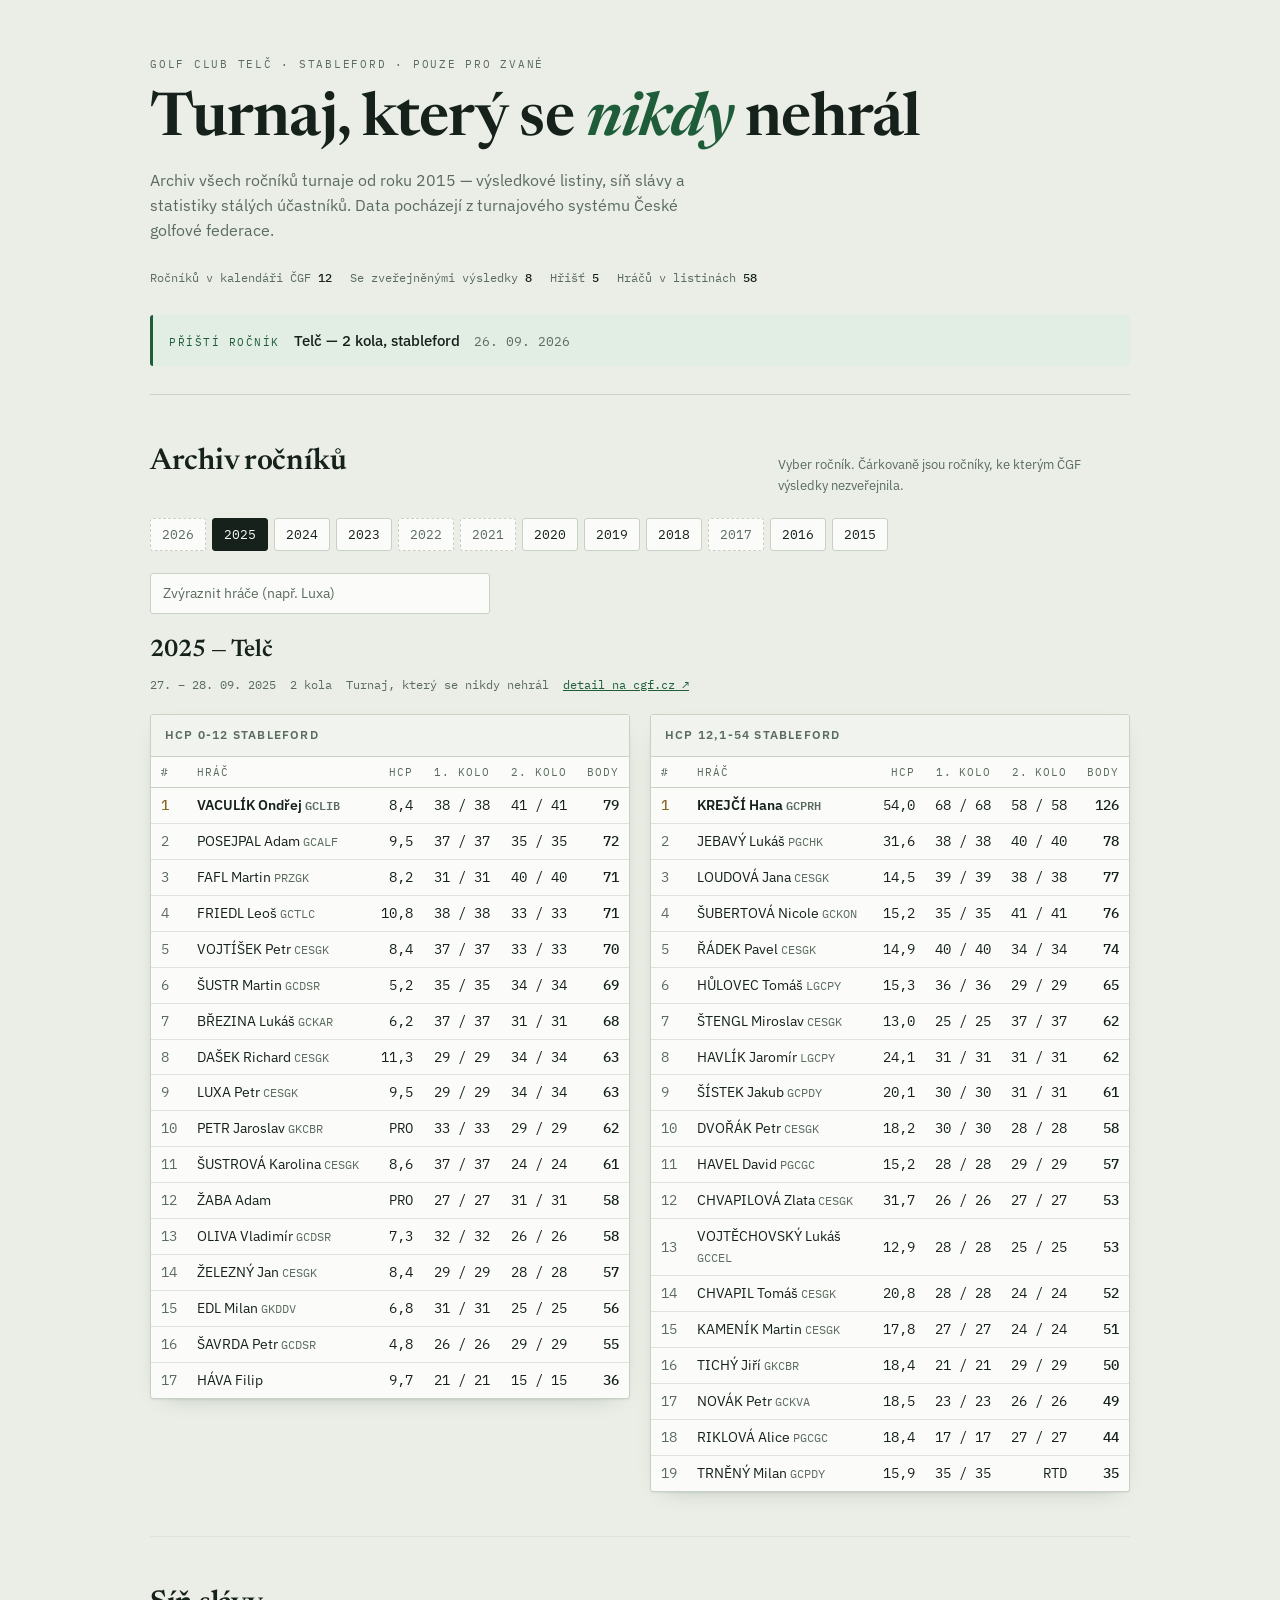
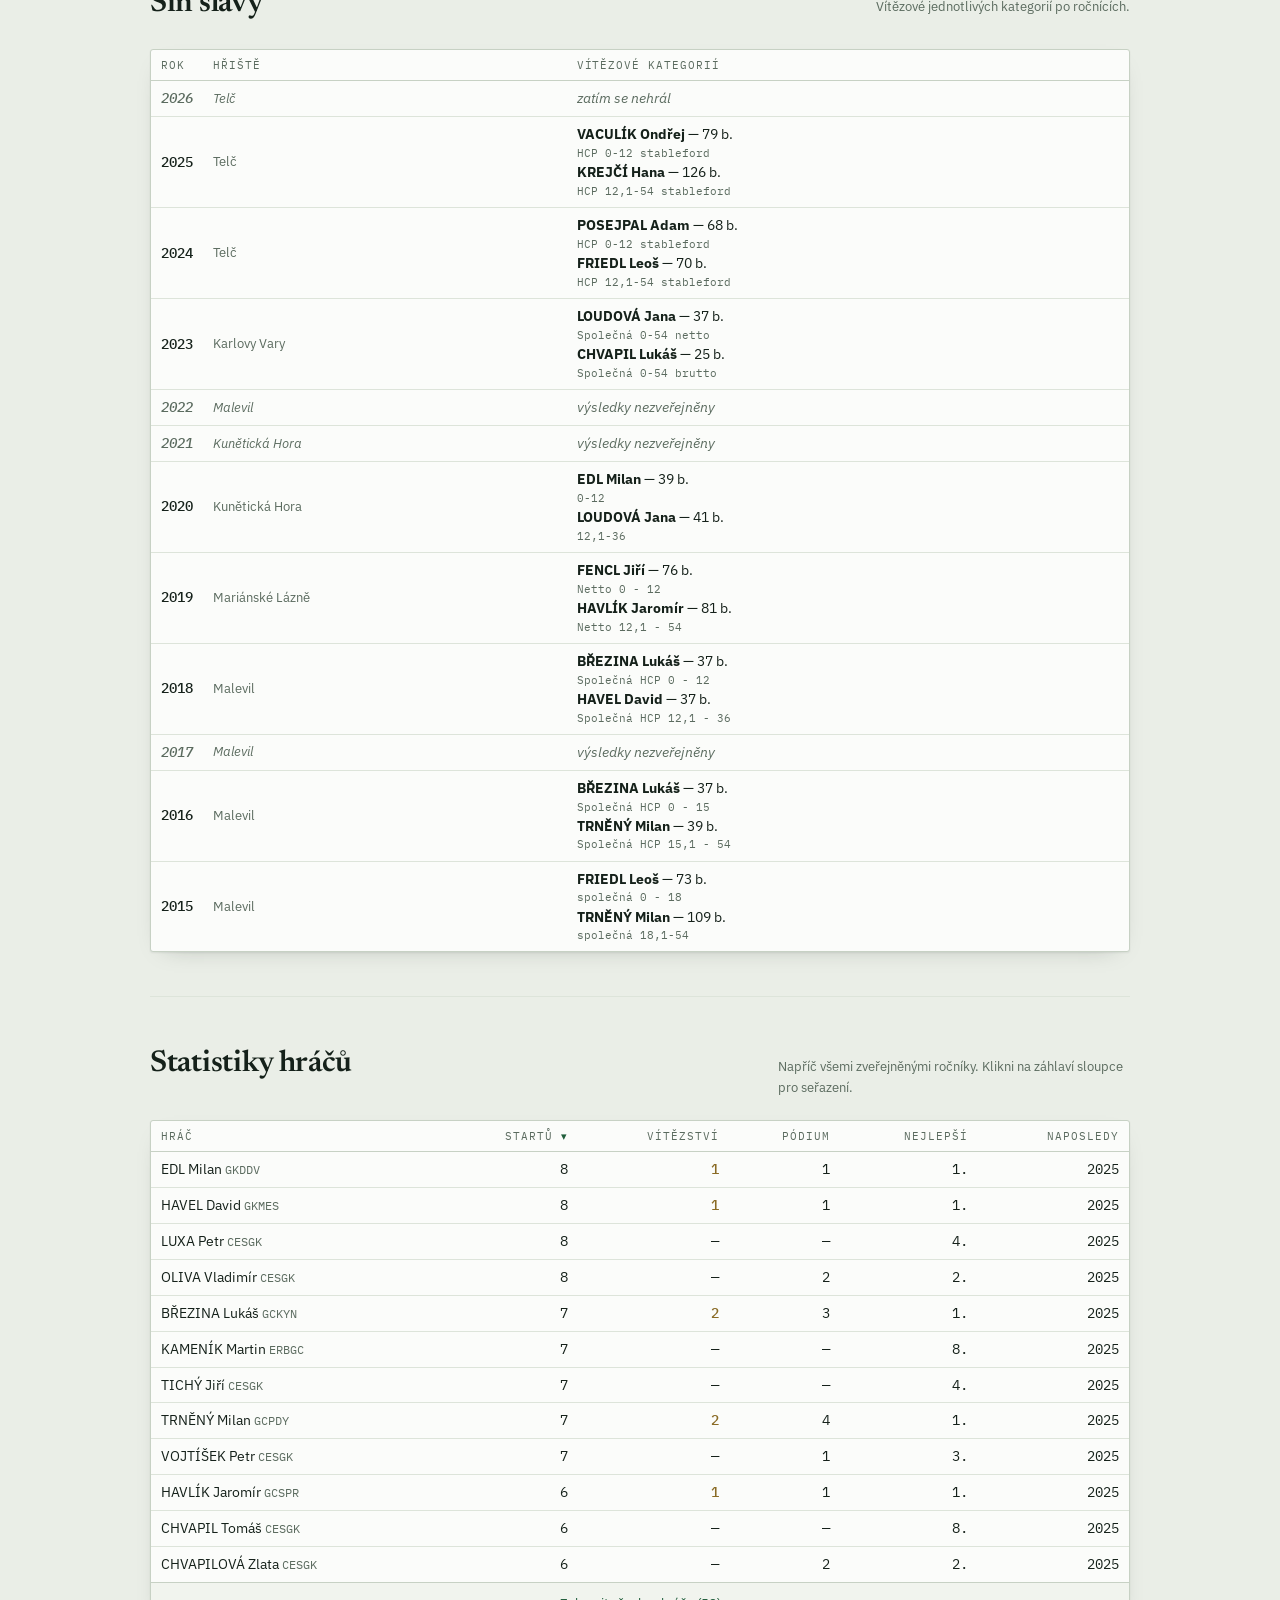
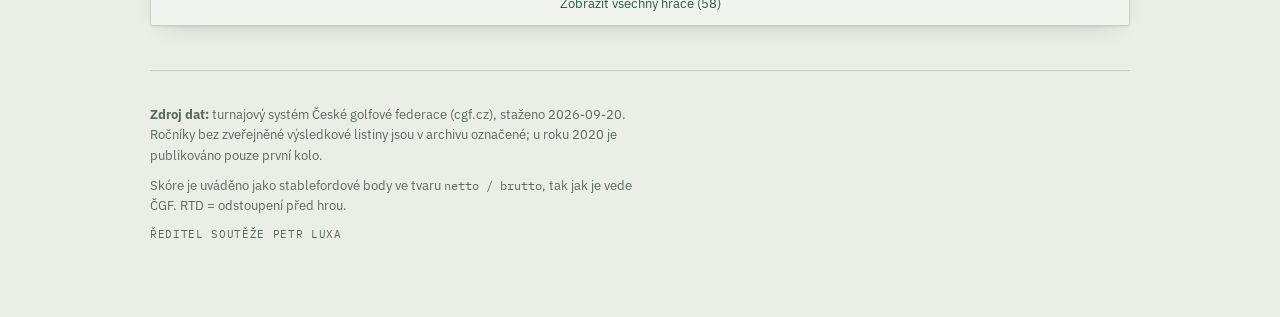
==== web/index.html @ 035f17c6 "Archiv turnaje: výsledky dvanácti ročníků, síň slávy a statistiky Samostatná podstránka bez build kr" ====
<!DOCTYPE html>
<html lang="cs">
<head>
<meta charset="utf-8">
<meta name="viewport" content="width=device-width, initial-scale=1">
<title>Turnaj, který se nikdy nehrál — výsledky všech ročníků</title>
<meta name="description" content="Archiv golfového turnaje „Turnaj, který se nikdy nehrál“ — výsledkové listiny od roku 2015, síň slávy a statistiky hráčů.">
<link rel="preconnect" href="https://fonts.googleapis.com">
<link rel="preconnect" href="https://fonts.gstatic.com" crossorigin>
<link rel="stylesheet" href="https://fonts.googleapis.com/css2?family=Newsreader:ital,opsz,wght@0,6..72,400;0,6..72,600;1,6..72,400;1,6..72,600&family=IBM+Plex+Sans:wght@400;500;600&family=IBM+Plex+Mono:wght@400;500&display=swap">
<link rel="stylesheet" href="turnaj.css">
<style>
  /* Stránka se skládá jen z jedné komponenty — ať vyplní celé okno. */
  html, body { margin: 0; padding: 0; }
  body { background: #EAEEE7; }
  @media (prefers-color-scheme: dark) { body { background: #0E1310; } }
  #turnaj-app { min-height: 100vh; }
</style>
</head>
<body>

<div id="turnaj-app" class="tkn" data-src="turnaj.json"></div>

<script src="turnaj.js"></script>
</body>
</html>
---- web/turnaj.css ----
/* =====================================================================
   Turnaj, který se nikdy nehrál — styly
   Vše je scopované pod .tkn, aby se to nepralo se styly zbytku webu.
   Barvy jsou CSS proměnné na .tkn — klidně je přepiš na barvy MatchPulse.
   ===================================================================== */

.tkn{
  --tkn-bg:#EAEEE7;
  --tkn-paper:#FBFCFA;
  --tkn-paper-2:#F1F4EE;
  --tkn-ink:#15211A;
  --tkn-muted:#5B6B5F;
  --tkn-line:#C7D1C4;
  --tkn-line-soft:#DDE4DA;
  --tkn-green:#1F5D3A;
  --tkn-green-soft:#E2EDE4;
  --tkn-red:#A8402B;
  --tkn-gold:#8A6B25;
  --tkn-shadow:0 1px 2px rgba(20,35,25,.07), 0 8px 24px -16px rgba(20,35,25,.35);
  --tkn-radius:3px;

  background:var(--tkn-bg);
  color:var(--tkn-ink);
  font-family:"IBM Plex Sans","Segoe UI",system-ui,sans-serif;
  font-size:15px;
  line-height:1.55;
  -webkit-font-smoothing:antialiased;
}

@media (prefers-color-scheme: dark){
  .tkn:not([data-theme="light"]){
    --tkn-bg:#0E1310;
    --tkn-paper:#161D18;
    --tkn-paper-2:#1B241D;
    --tkn-ink:#E6EDE5;
    --tkn-muted:#93A396;
    --tkn-line:#2D392F;
    --tkn-line-soft:#232E26;
    --tkn-green:#7CC494;
    --tkn-green-soft:#1B2C21;
    --tkn-red:#E08B72;
    --tkn-gold:#D4B25E;
    --tkn-shadow:0 1px 2px rgba(0,0,0,.4), 0 8px 24px -16px rgba(0,0,0,.8);
  }
}
.tkn[data-theme="dark"], [data-theme="dark"] .tkn{
  --tkn-bg:#0E1310;
  --tkn-paper:#161D18;
  --tkn-paper-2:#1B241D;
  --tkn-ink:#E6EDE5;
  --tkn-muted:#93A396;
  --tkn-line:#2D392F;
  --tkn-line-soft:#232E26;
  --tkn-green:#7CC494;
  --tkn-green-soft:#1B2C21;
  --tkn-red:#E08B72;
  --tkn-gold:#D4B25E;
  --tkn-shadow:0 1px 2px rgba(0,0,0,.4), 0 8px 24px -16px rgba(0,0,0,.8);
}

.tkn *{box-sizing:border-box}
.tkn .tkn-wrap{max-width:1020px;margin:0 auto;padding-inline:20px;padding-block:0 64px}
.tkn h1,.tkn h2,.tkn h3{font-family:Newsreader,Georgia,"Times New Roman",serif;font-weight:600;text-wrap:balance;margin:0}
.tkn a{color:var(--tkn-green)}

/* ---------- hlavička ---------- */
.tkn .tkn-masthead{padding-block:56px 28px;border-bottom:1px solid var(--tkn-line)}
.tkn .tkn-eyebrow{font-family:"IBM Plex Mono",ui-monospace,monospace;font-size:11px;letter-spacing:.16em;text-transform:uppercase;color:var(--tkn-muted);margin-bottom:18px}
.tkn h1{font-size:clamp(34px,7vw,60px);line-height:1.02;letter-spacing:-.015em}
.tkn h1 em{font-style:italic;color:var(--tkn-green)}
.tkn .tkn-lede{max-width:56ch;margin:16px 0 0;color:var(--tkn-muted);font-size:16px}
.tkn .tkn-facts{margin-top:26px;display:flex;flex-wrap:wrap;gap:6px 18px;font-family:"IBM Plex Mono",ui-monospace,monospace;font-size:12px;color:var(--tkn-muted)}
.tkn .tkn-facts b{color:var(--tkn-ink);font-weight:500}

.tkn .tkn-next{margin-top:28px;display:flex;flex-wrap:wrap;align-items:baseline;gap:6px 14px;padding:14px 16px;background:var(--tkn-green-soft);border-left:3px solid var(--tkn-green);border-radius:var(--tkn-radius)}
.tkn .tkn-next .tkn-tag{font-family:"IBM Plex Mono",monospace;font-size:11px;letter-spacing:.14em;text-transform:uppercase;color:var(--tkn-green)}
.tkn .tkn-next .tkn-what{font-weight:500}
.tkn .tkn-next .tkn-when{font-family:"IBM Plex Mono",monospace;font-size:13px;color:var(--tkn-muted)}

/* ---------- sekce ---------- */
.tkn .tkn-section{padding-block:44px;border-bottom:1px solid var(--tkn-line-soft)}
.tkn .tkn-section:last-of-type{border-bottom:0}
.tkn .tkn-sec-head{display:flex;align-items:baseline;justify-content:space-between;gap:16px;flex-wrap:wrap;margin-bottom:22px}
.tkn h2{font-size:clamp(22px,3.4vw,30px);letter-spacing:-.01em}
.tkn .tkn-sec-note{color:var(--tkn-muted);font-size:13px;max-width:44ch;margin:0}

/* ---------- ovládání ---------- */
.tkn .tkn-years{display:flex;flex-wrap:wrap;gap:6px;margin-bottom:22px}
.tkn .tkn-year{font-family:"IBM Plex Mono",monospace;font-size:13px;padding:7px 11px;border:1px solid var(--tkn-line);background:var(--tkn-paper);color:var(--tkn-ink);border-radius:var(--tkn-radius);cursor:pointer}
.tkn .tkn-year:hover{border-color:var(--tkn-green);color:var(--tkn-green)}
.tkn .tkn-year[aria-pressed="true"]{background:var(--tkn-ink);color:var(--tkn-paper);border-color:var(--tkn-ink)}
.tkn .tkn-year.is-empty{color:var(--tkn-muted);border-style:dashed}
.tkn .tkn-year.is-empty[aria-pressed="true"]{background:var(--tkn-muted);color:var(--tkn-paper);border-color:var(--tkn-muted)}
.tkn .tkn-year:focus-visible,.tkn .tkn-search input:focus-visible,.tkn th[data-sort]:focus-visible{outline:2px solid var(--tkn-green);outline-offset:2px}

.tkn .tkn-search{margin-bottom:18px}
.tkn .tkn-search input{width:100%;max-width:340px;padding:9px 12px;font:inherit;font-size:14px;background:var(--tkn-paper);color:var(--tkn-ink);border:1px solid var(--tkn-line);border-radius:var(--tkn-radius)}
.tkn .tkn-search input::placeholder{color:var(--tkn-muted)}

/* ---------- ročník ---------- */
.tkn .tkn-edition{margin-bottom:20px}
.tkn .tkn-edition-title{font-family:Newsreader,serif;font-size:24px;font-weight:600}
.tkn .tkn-edition-meta{font-family:"IBM Plex Mono",monospace;font-size:12px;color:var(--tkn-muted);display:flex;flex-wrap:wrap;gap:4px 14px;margin-top:6px}

/* ---------- výsledkové karty ---------- */
.tkn .tkn-cards{display:grid;grid-template-columns:repeat(auto-fit,minmax(330px,1fr));gap:20px;align-items:start}
.tkn .tkn-card{background:var(--tkn-paper);border:1px solid var(--tkn-line);border-radius:var(--tkn-radius);box-shadow:var(--tkn-shadow);overflow:hidden}
.tkn .tkn-card h3{font-family:"IBM Plex Sans",sans-serif;font-size:12px;font-weight:600;letter-spacing:.1em;text-transform:uppercase;padding:11px 14px;border-bottom:1px solid var(--tkn-line);color:var(--tkn-muted);background:var(--tkn-paper-2)}
.tkn .tkn-scroll{overflow-x:auto}
.tkn table{width:100%;border-collapse:collapse;font-size:13.5px;margin:0}
.tkn th,.tkn td{padding:7px 10px;text-align:left;border-bottom:1px solid var(--tkn-line-soft);white-space:nowrap}
.tkn thead th{font-family:"IBM Plex Mono",monospace;font-size:10.5px;letter-spacing:.09em;text-transform:uppercase;color:var(--tkn-muted);font-weight:400;border-bottom:1px solid var(--tkn-line);background:transparent}
.tkn tbody tr:last-child td{border-bottom:0}
.tkn td.tkn-num,.tkn th.tkn-num{text-align:right;font-family:"IBM Plex Mono",monospace;font-variant-numeric:tabular-nums}
.tkn td.tkn-pos{font-family:"IBM Plex Mono",monospace;color:var(--tkn-muted);width:1%}
.tkn td.tkn-name{white-space:normal;min-width:11ch}
.tkn td.tkn-total{font-weight:500}
.tkn tr.is-first td.tkn-pos{color:var(--tkn-gold);font-weight:500}
.tkn tr.is-first td.tkn-name{font-weight:600}
.tkn tr.is-hit td.tkn-name{box-shadow:inset 3px 0 0 var(--tkn-red)}
.tkn .tkn-club{color:var(--tkn-muted);font-size:11.5px;font-family:"IBM Plex Mono",monospace}

/* ---------- razítko u neodehraných ročníků ---------- */
.tkn .tkn-stamp-box{background:var(--tkn-paper);border:1px dashed var(--tkn-line);border-radius:var(--tkn-radius);padding:34px 20px;display:flex;flex-direction:column;align-items:center;gap:14px;text-align:center}
.tkn .tkn-stamp{font-family:"IBM Plex Mono",monospace;font-size:clamp(14px,3.6vw,20px);letter-spacing:.2em;font-weight:500;color:var(--tkn-red);border:2px solid var(--tkn-red);border-radius:2px;padding:9px 16px;transform:rotate(-4deg);opacity:.82}
.tkn .tkn-stamp-box p{margin:0;color:var(--tkn-muted);font-size:13.5px;max-width:46ch}

/* ---------- síň slávy / statistiky ---------- */
.tkn .tkn-panel{background:var(--tkn-paper);border:1px solid var(--tkn-line);border-radius:var(--tkn-radius);box-shadow:var(--tkn-shadow);overflow:hidden}
.tkn td.tkn-year-cell{font-family:"IBM Plex Mono",monospace;font-weight:500;width:1%}
.tkn td.tkn-course{color:var(--tkn-muted);font-size:12.5px}
.tkn td.tkn-win{white-space:normal}
.tkn .tkn-cat{display:block;font-size:11px;color:var(--tkn-muted);font-family:"IBM Plex Mono",monospace}
.tkn tr.is-blank td{color:var(--tkn-muted);font-style:italic}
.tkn th[data-sort]{cursor:pointer;user-select:none}
.tkn th[data-sort]:hover{color:var(--tkn-ink)}
.tkn th[aria-sort] .tkn-arrow{color:var(--tkn-green)}
.tkn td.tkn-trophy{color:var(--tkn-gold);font-weight:500}
.tkn .tkn-more{display:block;width:100%;padding:11px;font:inherit;font-size:13px;color:var(--tkn-green);background:var(--tkn-paper-2);border:0;border-top:1px solid var(--tkn-line);cursor:pointer}
.tkn .tkn-more:hover{background:var(--tkn-green-soft)}

.tkn .tkn-footer{padding-block:34px 0;color:var(--tkn-muted);font-size:13px;border-top:1px solid var(--tkn-line)}
.tkn .tkn-footer p{margin:0 0 10px;max-width:62ch}
.tkn .tkn-colophon{font-family:"IBM Plex Mono",monospace;font-size:11px;letter-spacing:.06em;text-transform:uppercase}

@media (max-width:520px){
  .tkn .tkn-masthead{padding-block:36px 22px}
  .tkn .tkn-wrap{padding-inline:16px}
  .tkn th,.tkn td{padding:6px 8px}
}
@media (prefers-reduced-motion:reduce){
  .tkn *{animation:none!important;transition:none!important}
}
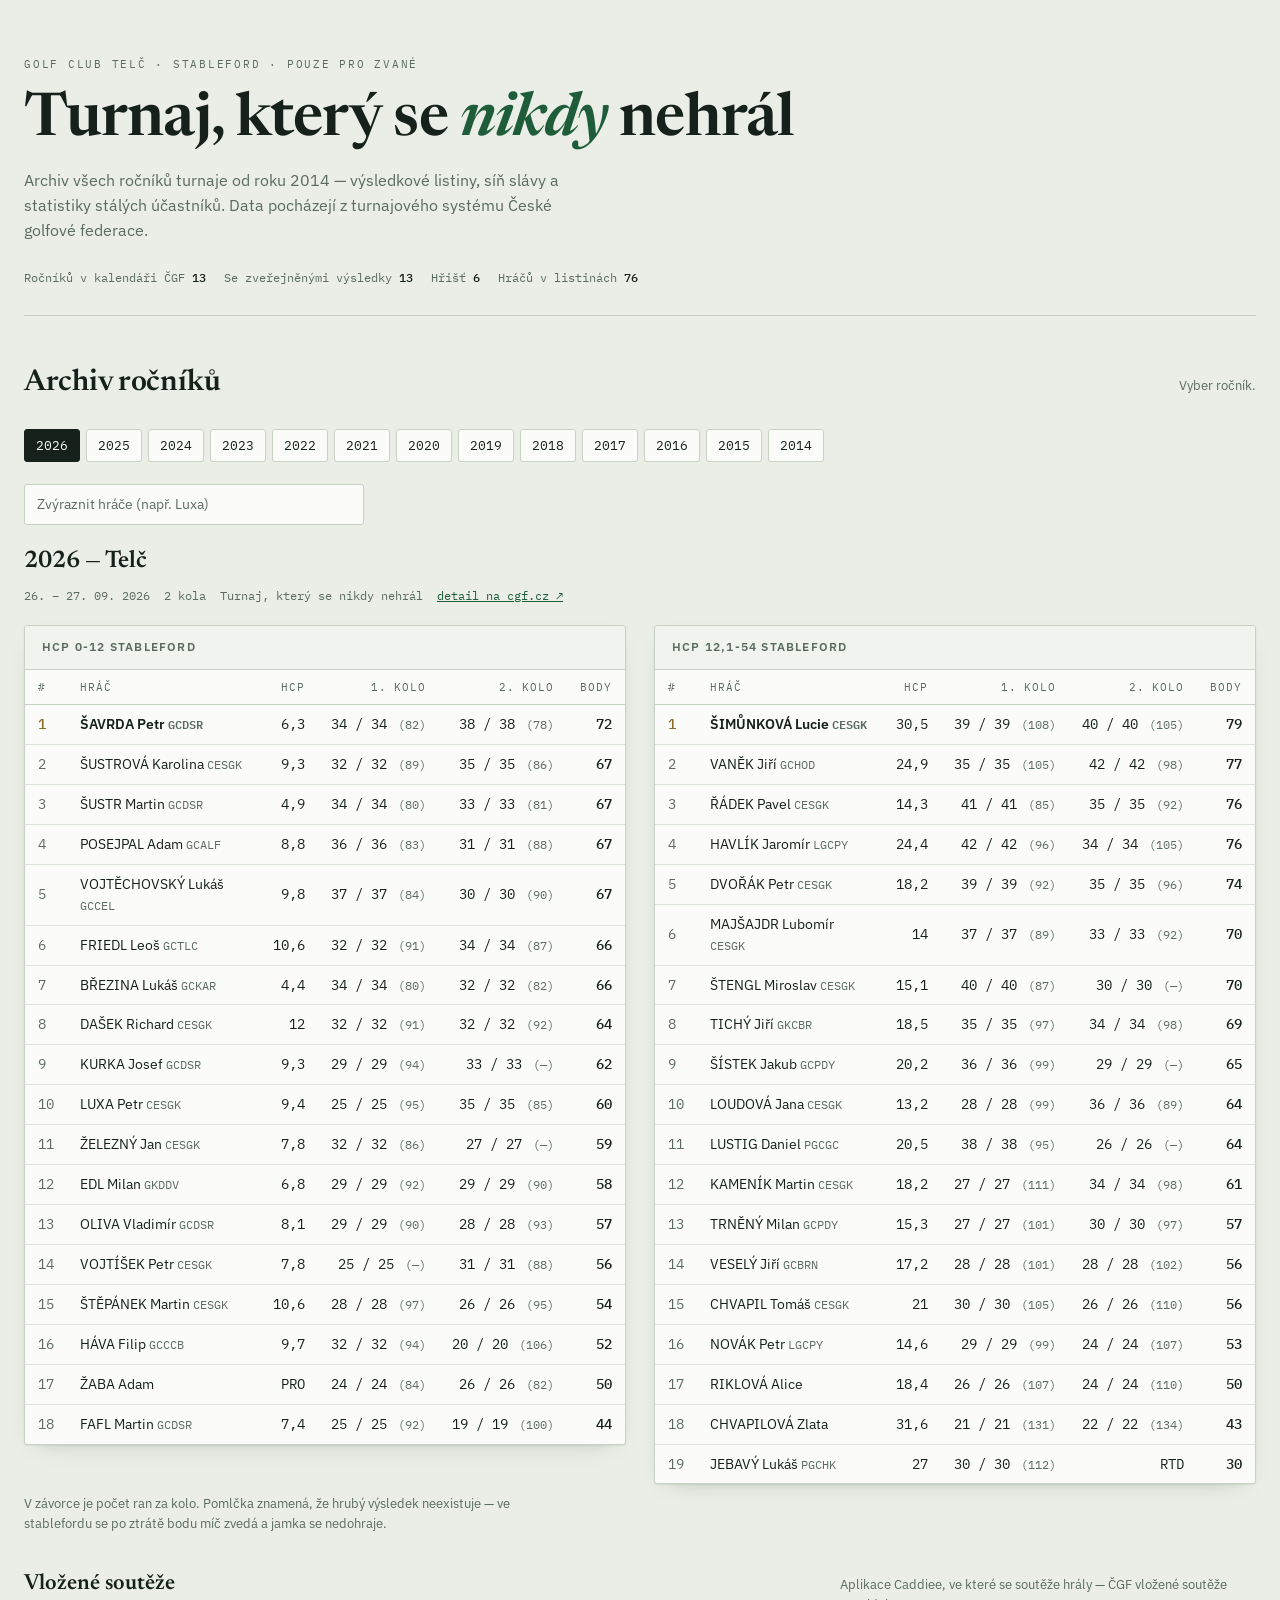
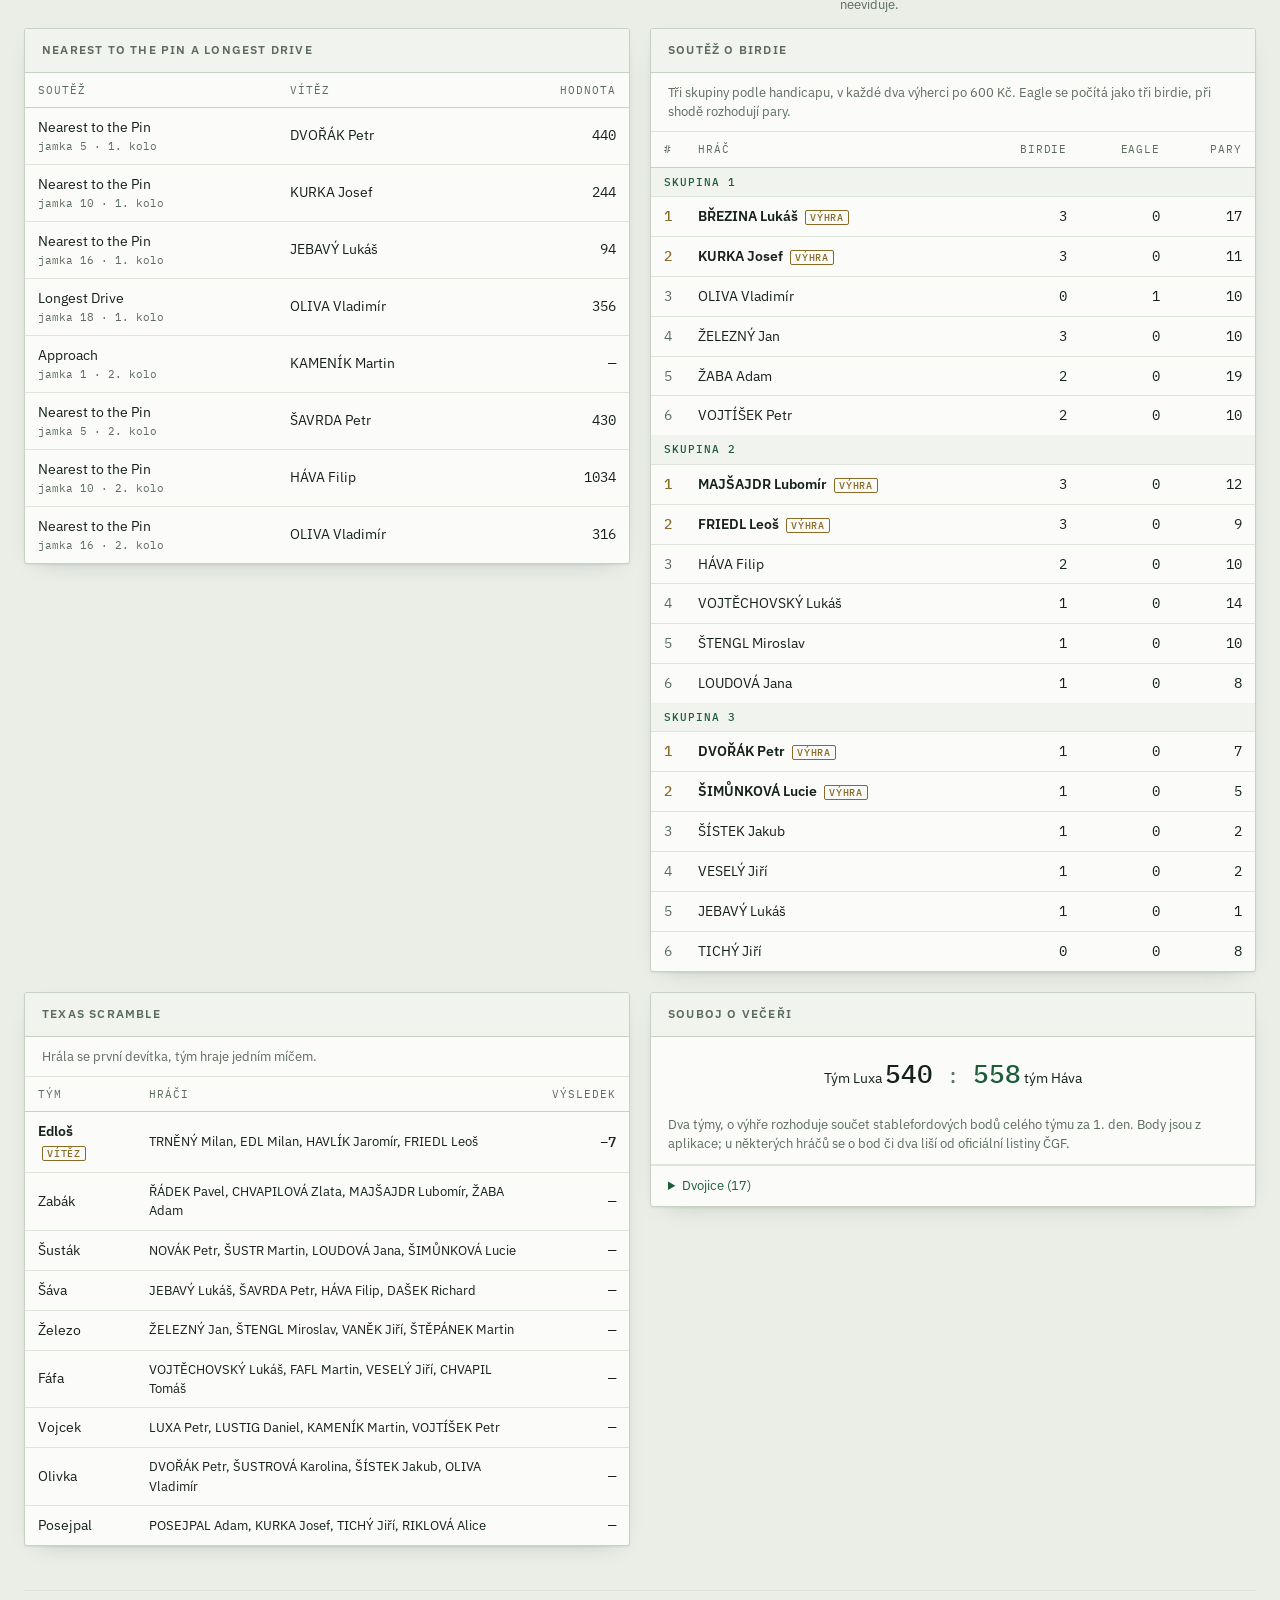
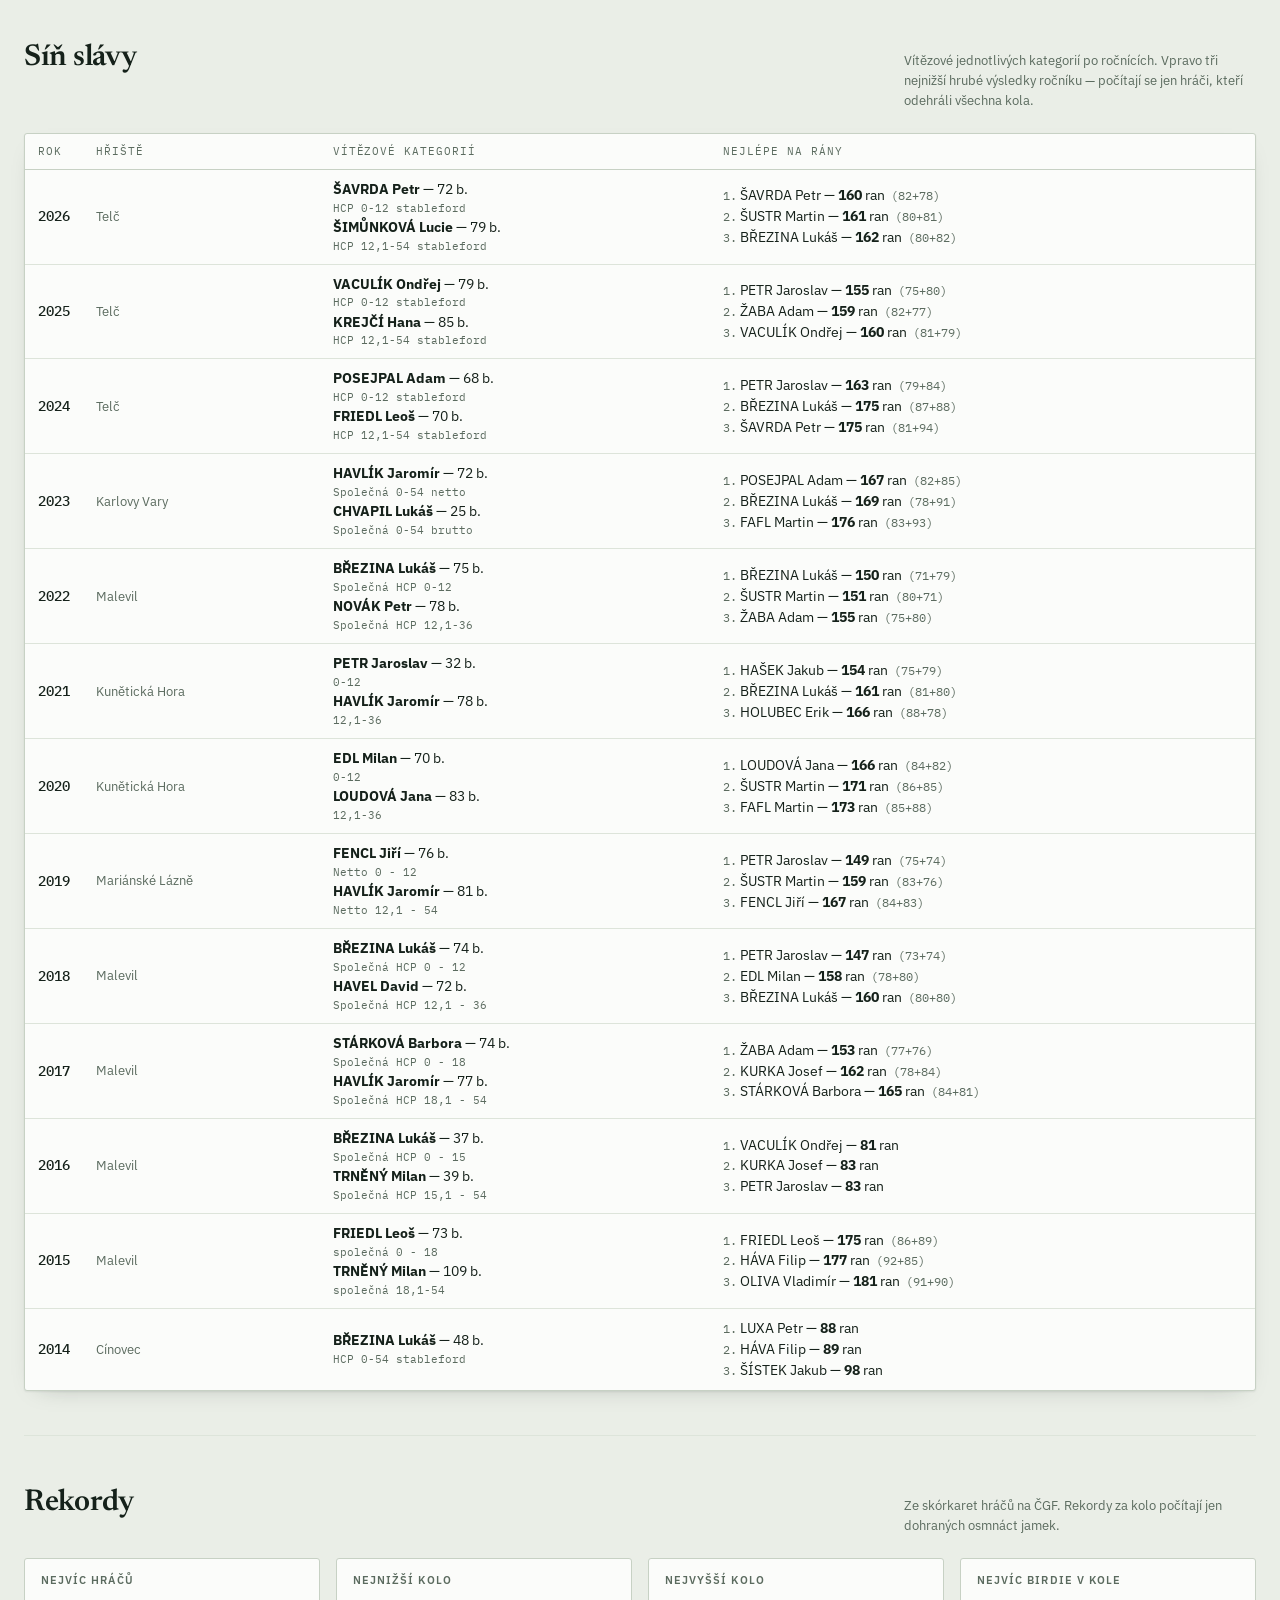
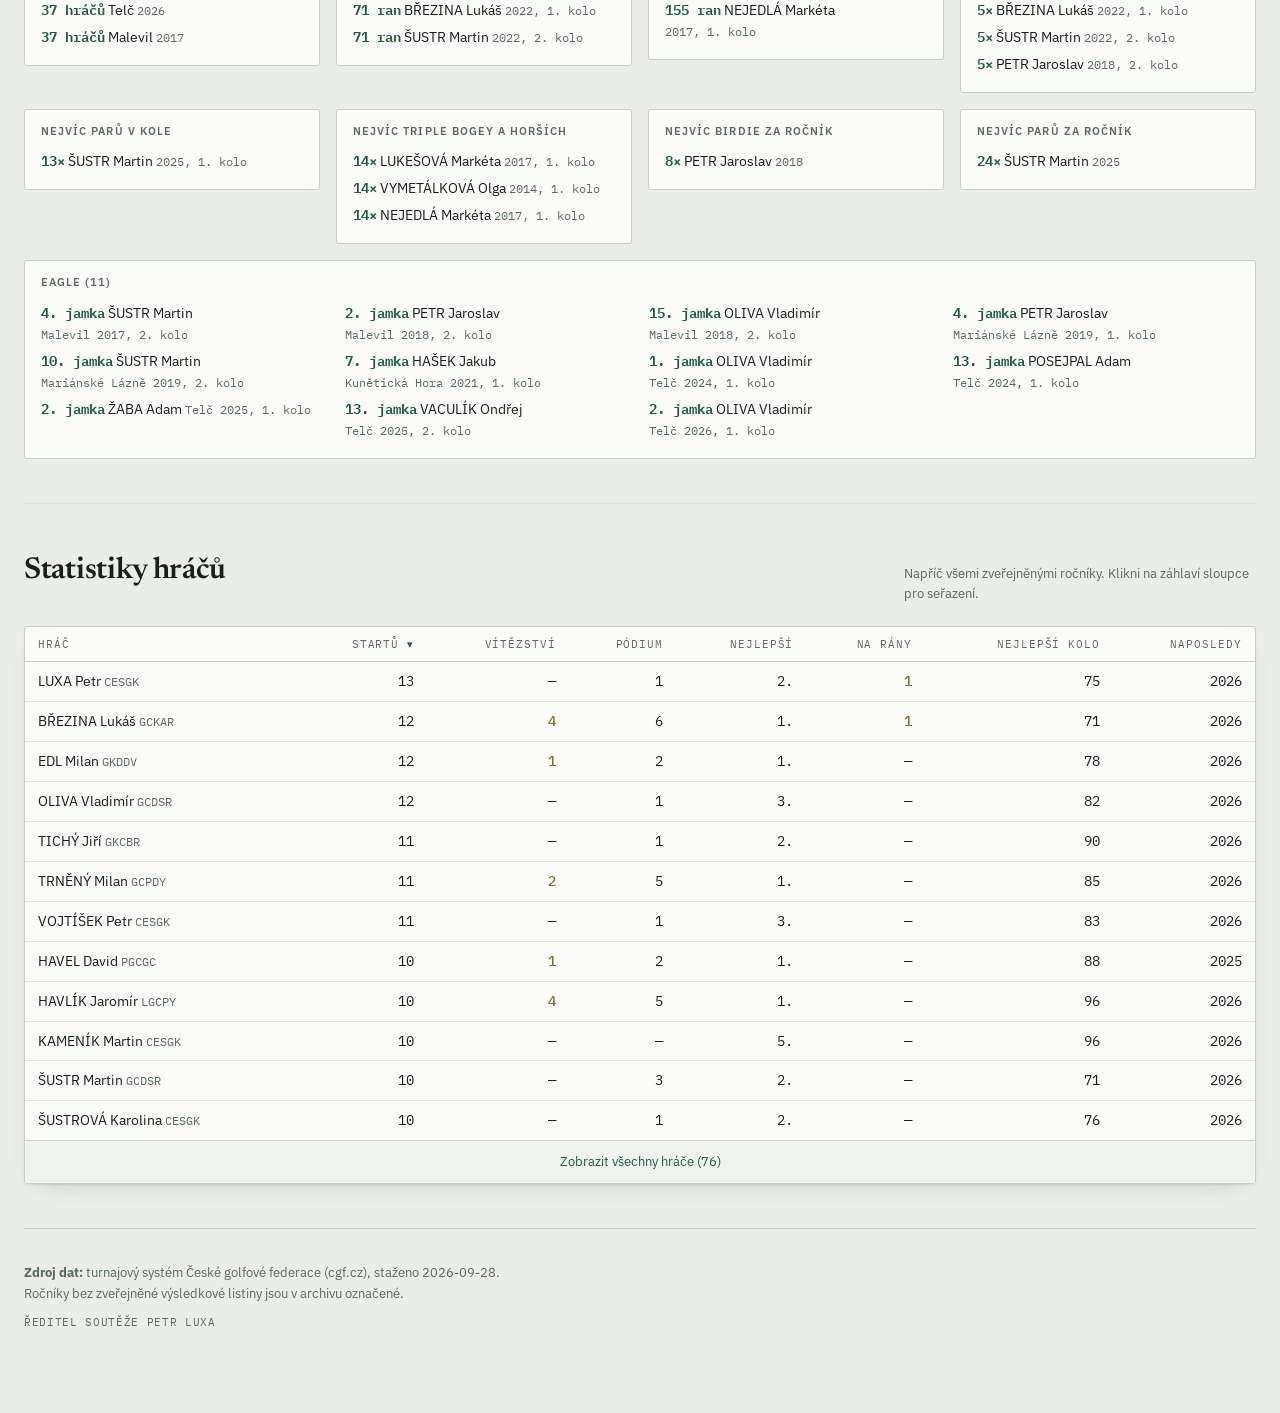
==== commit 56ac2966: "Fotogalerie a videa ke každému ročníku, se správou na /golf/admin/ Veřejná stránka: pod výsledky roč" ====
--- a/web/index.html
+++ b/web/index.html
@@ -4,11 +4,11 @@
 <meta charset="utf-8">
 <meta name="viewport" content="width=device-width, initial-scale=1">
 <title>Turnaj, který se nikdy nehrál — výsledky všech ročníků</title>
-<meta name="description" content="Archiv golfového turnaje „Turnaj, který se nikdy nehrál“ — výsledkové listiny od roku 2015, síň slávy a statistiky hráčů.">
+<meta name="description" content="Archiv golfového turnaje „Turnaj, který se nikdy nehrál“ — výsledkové listiny od roku 2014, síň slávy a statistiky hráčů.">
 <link rel="preconnect" href="https://fonts.googleapis.com">
 <link rel="preconnect" href="https://fonts.gstatic.com" crossorigin>
 <link rel="stylesheet" href="https://fonts.googleapis.com/css2?family=Newsreader:ital,opsz,wght@0,6..72,400;0,6..72,600;1,6..72,400;1,6..72,600&family=IBM+Plex+Sans:wght@400;500;600&family=IBM+Plex+Mono:wght@400;500&display=swap">
-<link rel="stylesheet" href="turnaj.css">
+<link rel="stylesheet" href="turnaj.css?v=20260929">
 <style>
   /* Stránka se skládá jen z jedné komponenty — ať vyplní celé okno. */
   html, body { margin: 0; padding: 0; }
@@ -21,6 +21,6 @@
 
 <div id="turnaj-app" class="tkn" data-src="turnaj.json"></div>
 
-<script src="turnaj.js"></script>
+<script src="turnaj.js?v=20260929"></script>
 </body>
 </html>
--- a/web/turnaj.css
+++ b/web/turnaj.css
@@ -59,7 +59,7 @@
 }
 
 .tkn *{box-sizing:border-box}
-.tkn .tkn-wrap{max-width:1020px;margin:0 auto;padding-inline:20px;padding-block:0 64px}
+.tkn .tkn-wrap{max-width:1320px;margin:0 auto;padding-inline:24px;padding-block:0 72px}
 .tkn h1,.tkn h2,.tkn h3{font-family:Newsreader,Georgia,"Times New Roman",serif;font-weight:600;text-wrap:balance;margin:0}
 .tkn a{color:var(--tkn-green)}
 
@@ -92,6 +92,9 @@
 .tkn .tkn-year.is-empty{color:var(--tkn-muted);border-style:dashed}
 .tkn .tkn-year.is-empty[aria-pressed="true"]{background:var(--tkn-muted);color:var(--tkn-paper);border-color:var(--tkn-muted)}
 .tkn .tkn-year:focus-visible,.tkn .tkn-search input:focus-visible,.tkn th[data-sort]:focus-visible{outline:2px solid var(--tkn-green);outline-offset:2px}
+/* Ročník s fotkami nebo videem: nenápadná tečka v rohu tlačítka. */
+.tkn .tkn-year.has-media{position:relative}
+.tkn .tkn-year.has-media::after{content:"";position:absolute;top:-3px;right:-3px;width:8px;height:8px;border-radius:50%;background:var(--tkn-green);box-shadow:0 0 0 2px var(--tkn-bg);pointer-events:none}
 
 .tkn .tkn-search{margin-bottom:18px}
 .tkn .tkn-search input{width:100%;max-width:340px;padding:9px 12px;font:inherit;font-size:14px;background:var(--tkn-paper);color:var(--tkn-ink);border:1px solid var(--tkn-line);border-radius:var(--tkn-radius)}
@@ -100,15 +103,30 @@
 /* ---------- ročník ---------- */
 .tkn .tkn-edition{margin-bottom:20px}
 .tkn .tkn-edition-title{font-family:Newsreader,serif;font-size:24px;font-weight:600}
+.tkn .tkn-hof-rany{white-space:nowrap}
+.tkn .tkn-poradi{color:var(--tkn-muted);font-family:"IBM Plex Mono",monospace;font-size:11.5px}
+.tkn .tkn-rany{color:var(--tkn-muted);font-size:11.5px;font-family:"IBM Plex Mono",monospace;margin-left:3px}
+.tkn .tkn-legenda{color:var(--tkn-muted);font-size:12.5px;max-width:62ch;margin:10px 0 0}
+.tkn .tkn-edition-note{color:var(--tkn-muted);font-size:13px;max-width:60ch;margin:8px 0 0;padding-left:9px;border-left:2px solid var(--tkn-line)}
 .tkn .tkn-edition-meta{font-family:"IBM Plex Mono",monospace;font-size:12px;color:var(--tkn-muted);display:flex;flex-wrap:wrap;gap:4px 14px;margin-top:6px}
 
+/* ---------- rekordy ---------- */
+.tkn .tkn-rekordy{display:grid;grid-template-columns:repeat(auto-fit,minmax(min(270px,100%),1fr));gap:16px;align-items:start}
+.tkn .tkn-rekord{background:var(--tkn-paper);border:1px solid var(--tkn-line);border-radius:var(--tkn-radius);padding:13px 16px 15px}
+.tkn .tkn-rekord h3{font-family:"IBM Plex Sans",sans-serif;font-size:10.5px;font-weight:600;letter-spacing:.1em;text-transform:uppercase;color:var(--tkn-muted);margin:0 0 8px}
+.tkn .tkn-rekord-radek{font-size:14px;line-height:1.5;padding:2px 0}
+.tkn .tkn-rekord-hodnota{font-family:"IBM Plex Mono",monospace;font-weight:600;color:var(--tkn-green)}
+.tkn .tkn-kdy{color:var(--tkn-muted);font-size:12px;font-family:"IBM Plex Mono",monospace;white-space:nowrap}
+.tkn .tkn-rekord-siroky{grid-column:1/-1}
+.tkn .tkn-eagly{display:grid;grid-template-columns:repeat(auto-fit,minmax(min(230px,100%),1fr));gap:0 18px}
+
 /* ---------- výsledkové karty ---------- */
-.tkn .tkn-cards{display:grid;grid-template-columns:repeat(auto-fit,minmax(330px,1fr));gap:20px;align-items:start}
+.tkn .tkn-cards{display:grid;grid-template-columns:repeat(auto-fit,minmax(min(580px,100%),1fr));gap:28px;align-items:start}
 .tkn .tkn-card{background:var(--tkn-paper);border:1px solid var(--tkn-line);border-radius:var(--tkn-radius);box-shadow:var(--tkn-shadow);overflow:hidden}
-.tkn .tkn-card h3{font-family:"IBM Plex Sans",sans-serif;font-size:12px;font-weight:600;letter-spacing:.1em;text-transform:uppercase;padding:11px 14px;border-bottom:1px solid var(--tkn-line);color:var(--tkn-muted);background:var(--tkn-paper-2)}
+.tkn .tkn-card h3{font-family:"IBM Plex Sans",sans-serif;font-size:12px;font-weight:600;letter-spacing:.1em;text-transform:uppercase;padding:12px 17px;border-bottom:1px solid var(--tkn-line);color:var(--tkn-muted);background:var(--tkn-paper-2)}
 .tkn .tkn-scroll{overflow-x:auto}
 .tkn table{width:100%;border-collapse:collapse;font-size:13.5px;margin:0}
-.tkn th,.tkn td{padding:7px 10px;text-align:left;border-bottom:1px solid var(--tkn-line-soft);white-space:nowrap}
+.tkn th,.tkn td{padding:9px 13px;text-align:left;border-bottom:1px solid var(--tkn-line-soft);white-space:nowrap}
 .tkn thead th{font-family:"IBM Plex Mono",monospace;font-size:10.5px;letter-spacing:.09em;text-transform:uppercase;color:var(--tkn-muted);font-weight:400;border-bottom:1px solid var(--tkn-line);background:transparent}
 .tkn tbody tr:last-child td{border-bottom:0}
 .tkn td.tkn-num,.tkn th.tkn-num{text-align:right;font-family:"IBM Plex Mono",monospace;font-variant-numeric:tabular-nums}
@@ -139,15 +157,162 @@
 .tkn .tkn-more{display:block;width:100%;padding:11px;font:inherit;font-size:13px;color:var(--tkn-green);background:var(--tkn-paper-2);border:0;border-top:1px solid var(--tkn-line);cursor:pointer}
 .tkn .tkn-more:hover{background:var(--tkn-green-soft)}
 
+/* ---------- fotky a video u ročníku ---------- */
+.tkn .tkn-galerie{margin-top:36px}
+.tkn .tkn-galerie-head{display:flex;align-items:baseline;flex-wrap:wrap;gap:4px 14px;margin-bottom:14px}
+.tkn .tkn-galerie-head h3{font-size:21px}
+.tkn .tkn-galerie-pocet{font-family:"IBM Plex Mono",monospace;font-size:12px;color:var(--tkn-muted)}
+.tkn .tkn-galerie-mrizka{list-style:none;margin:0;padding:0;display:grid;grid-template-columns:repeat(auto-fill,minmax(150px,1fr));gap:8px}
+.tkn .tkn-galerie-mrizka li{margin:0;padding:0;min-width:0}
+.tkn .tkn-nahled{position:relative;display:block;width:100%;aspect-ratio:4/3;margin:0;padding:0;border:0;border-radius:var(--tkn-radius);overflow:hidden;background:var(--tkn-paper-2);box-shadow:inset 0 0 0 1px var(--tkn-line-soft);color:var(--tkn-muted);font:inherit;font-size:11px;line-height:1.3;cursor:zoom-in}
+.tkn .tkn-nahled img{display:block;width:100%;height:100%;object-fit:cover;transition:transform .35s ease}
+/* Jen s myší — na dotykovém displeji by zvětšení po ťuknutí zůstalo viset. */
+@media (hover:hover){
+  .tkn .tkn-nahled:hover img{transform:scale(1.04)}
+}
+.tkn .tkn-nahled:focus-visible{outline:2px solid var(--tkn-green);outline-offset:2px}
+.tkn .tkn-nahled.is-video{background:#1B241D;cursor:pointer}
+.tkn .tkn-nahled-video{position:absolute;left:6px;bottom:6px;padding:1px 7px;border-radius:2px;background:rgba(10,14,11,.74);color:#fff;font-family:"IBM Plex Mono",monospace;font-size:11.5px;line-height:1.6;white-space:nowrap}
+/* Video bez plakátu: velké ▶ uprostřed, ať dlaždice nevypadá jako rozbitý obrázek. */
+.tkn .tkn-nahled.is-bez-nahledu::before{content:"\25B6\FE0E";position:absolute;top:0;right:0;bottom:0;left:0;display:grid;place-items:center;font-size:30px;line-height:1;color:#fff;opacity:.85}
+.tkn .tkn-galerie-vse{margin-top:12px;padding:9px 14px;font:inherit;font-size:13px;color:var(--tkn-green);background:var(--tkn-paper);border:1px solid var(--tkn-line);border-radius:var(--tkn-radius);cursor:pointer}
+.tkn .tkn-galerie-vse:hover{border-color:var(--tkn-green);background:var(--tkn-green-soft)}
+.tkn .tkn-galerie-vse:focus-visible{outline:2px solid var(--tkn-green);outline-offset:2px}
+
+/* ---------- prohlížeč přes celou obrazovku ----------
+   Tmavý v obou režimech — fotka vynikne a oči se neoslní. */
+html.tkn-zamek{overflow:hidden}
+/* top/right/bottom/left místo inset — starší Safari inset nezná. */
+.tkn .tkn-lightbox{position:fixed;top:0;right:0;bottom:0;left:0;width:auto;height:auto;max-width:none;max-height:none;margin:0;padding:0;border:0;
+  background:rgba(9,12,10,.96);color:#E9EEE7;overflow:hidden;z-index:2147483000}
+.tkn .tkn-lightbox:not([open]){display:none}   /* prohlížeče bez <dialog> */
+.tkn .tkn-lightbox[open]{display:grid;grid-template-rows:auto minmax(0,1fr) auto;animation:tkn-lb-in .18s ease-out}
+.tkn .tkn-lightbox::backdrop{background:rgba(5,7,6,.9)}
+@keyframes tkn-lb-in{from{opacity:0}}
+.tkn .tkn-lb-lista{display:flex;align-items:center;justify-content:space-between;gap:12px;
+  padding:max(10px,env(safe-area-inset-top)) max(12px,env(safe-area-inset-right)) 6px max(16px,env(safe-area-inset-left))}
+.tkn .tkn-lb-pocitadlo{font-family:"IBM Plex Mono",monospace;font-size:13px;letter-spacing:.04em;color:#B9C4B6;font-variant-numeric:tabular-nums}
+.tkn .tkn-lb-btn{display:grid;place-items:center;width:44px;height:44px;margin:0;padding:0;border:0;border-radius:50%;
+  background:rgba(255,255,255,.1);color:#fff;cursor:pointer;-webkit-tap-highlight-color:transparent}
+.tkn .tkn-lb-btn:hover{background:rgba(255,255,255,.2)}
+.tkn .tkn-lb-btn:focus-visible{outline:2px solid #fff;outline-offset:2px}
+.tkn .tkn-lb-btn[disabled]{opacity:.25;cursor:default}
+.tkn .tkn-lb-btn[disabled]:hover{background:rgba(255,255,255,.1)}
+.tkn .tkn-lb-btn svg{display:block}
+/* touch-action: svislý posun a zoom dvěma prsty nechá prohlížeči, vodorovný tah je listování. */
+.tkn .tkn-lb-scena{position:relative;min-height:0;touch-action:pan-y pinch-zoom}
+.tkn .tkn-lb-obal{position:absolute;top:0;bottom:0;left:76px;right:76px;display:flex;align-items:center;justify-content:center;container-type:size}
+.tkn .tkn-lb-predchozi,.tkn .tkn-lb-dalsi{position:absolute;top:50%;transform:translateY(-50%)}
+.tkn .tkn-lb-predchozi{left:max(16px,env(safe-area-inset-left))}
+.tkn .tkn-lb-dalsi{right:max(16px,env(safe-area-inset-right))}
+.tkn .tkn-lb-scena.is-jedna .tkn-lb-predchozi,.tkn .tkn-lb-scena.is-jedna .tkn-lb-dalsi{display:none}
+.tkn .tkn-lb-media{display:block;max-width:100%;max-height:100%;width:auto;height:auto;object-fit:contain;
+  background:transparent center/cover no-repeat;animation:tkn-lb-in .2s ease-out;-webkit-user-select:none;user-select:none}
+.tkn video.tkn-lb-media{background:#000}
+.tkn video.tkn-lb-media:not([width]){width:100%;height:100%}
+@supports (width:1cqh){
+  /* Známé rozměry: velikost se spočítá předem (vejít se do scény, nezvětšovat
+     nad originál), takže se nic nepřeskládá, až se soubor stáhne. */
+  .tkn .tkn-lb-media[width]{width:min(100cqw,100cqh * var(--tkn-pomer),var(--tkn-sirka));height:auto;aspect-ratio:var(--tkn-pomer)}
+}
+/* Popisek má stálou nejmenší výšku (fotka při listování neposkakuje) a nejvyšší
+   výšku, za kterou se roluje — dlouhý popisek v nízkém okně (telefon na šířku,
+   zoom 400 %) jinak fotku stlačil až na nulu. */
+.tkn .tkn-lb-dole{padding:10px max(16px,env(safe-area-inset-right)) max(14px,env(safe-area-inset-bottom)) max(16px,env(safe-area-inset-left));
+  min-height:calc(2 * 14px * 1.45 + 24px);max-height:min(34vh,8.5em);overflow-y:auto;overscroll-behavior:contain;text-align:center}
+.tkn .tkn-lb-popis{margin:0 auto;max-width:70ch;font-size:14px;line-height:1.45;color:#DCE3D9;overflow-wrap:anywhere}
+.tkn .tkn-lb-chyba{margin:6px auto 0;max-width:60ch;font-size:13px;color:#F0B7A6}
+.tkn .tkn-lb-chyba a{color:#fff}
+
+/* Skryté jen pro oči — čtečka obrazovky text přečte. */
+.tkn .tkn-vh{position:absolute!important;width:1px;height:1px;padding:0;margin:-1px;overflow:hidden;clip:rect(0 0 0 0);clip-path:inset(50%);white-space:nowrap;border:0}
+
 .tkn .tkn-footer{padding-block:34px 0;color:var(--tkn-muted);font-size:13px;border-top:1px solid var(--tkn-line)}
 .tkn .tkn-footer p{margin:0 0 10px;max-width:62ch}
 .tkn .tkn-colophon{font-family:"IBM Plex Mono",monospace;font-size:11px;letter-spacing:.06em;text-transform:uppercase}
 
+/* ---------- vložené soutěže (NTP, LD, birdie, scramble, souboj) ---------- */
+.tkn .tkn-souteze{margin-top:34px}
+.tkn .tkn-souteze-head{display:flex;align-items:baseline;justify-content:space-between;gap:6px 16px;flex-wrap:wrap;margin-bottom:14px}
+.tkn .tkn-souteze-head h3{font-size:22px}
+.tkn .tkn-souteze-head p{margin:0;color:var(--tkn-muted);font-size:12.5px;max-width:52ch}
+.tkn .tkn-cards-souteze{grid-template-columns:repeat(auto-fit,minmax(min(440px,100%),1fr));gap:20px}
+.tkn .tkn-card-note{margin:0;padding:10px 17px;color:var(--tkn-muted);font-size:12.5px;border-bottom:1px solid var(--tkn-line-soft)}
+.tkn tr.tkn-skupina th{font-family:"IBM Plex Mono",monospace;font-size:10.5px;letter-spacing:.09em;text-transform:uppercase;font-weight:500;color:var(--tkn-green);background:var(--tkn-paper-2);padding-block:6px}
+.tkn .tkn-vyhra{font-family:"IBM Plex Mono",monospace;font-size:10px;letter-spacing:.08em;text-transform:uppercase;font-weight:500;color:var(--tkn-gold);border:1px solid currentColor;border-radius:2px;padding:0 4px;margin-left:4px;white-space:nowrap}
+.tkn td.tkn-hraci{white-space:normal;font-size:12.5px;min-width:18ch}
+.tkn .tkn-hrac.is-hit{box-shadow:inset 0 -2px 0 var(--tkn-red)}
+.tkn .tkn-souboj{display:flex;flex-wrap:wrap;align-items:baseline;justify-content:center;gap:4px 14px;padding:16px 17px 12px;font-size:14px}
+.tkn .tkn-souboj b{font-family:"IBM Plex Mono",monospace;font-size:26px;font-weight:500}
+.tkn .tkn-souboj-tym.is-vitez b{color:var(--tkn-green)}
+.tkn .tkn-souboj-vs{color:var(--tkn-muted);font-family:"IBM Plex Mono",monospace;font-size:20px}
+.tkn .tkn-dvojice summary{cursor:pointer;padding:10px 17px;font-size:13px;color:var(--tkn-green);border-top:1px solid var(--tkn-line-soft)}
+.tkn .tkn-dvojice summary:focus-visible{outline:2px solid var(--tkn-green);outline-offset:-2px}
+.tkn .tkn-dvojice table{border-top:1px solid var(--tkn-line-soft)}
+.tkn td.tkn-vpravo{text-align:right}
+
+@media (max-width:760px){
+  .tkn .tkn-cards{gap:20px}
+  .tkn th,.tkn td{padding:8px 10px}
+}
 @media (max-width:520px){
+  /* Na mobilu se výsledková tabulka nevejde — rány jdou pod body na vlastní
+     řádek a čísla se stáhnou, ať se nemusí rolovat do strany. */
+  .tkn .tkn-rany{display:block;margin-left:0;font-size:10.5px;line-height:1.25}
+  .tkn td.tkn-num,.tkn th.tkn-num{font-size:11.5px}
+  .tkn .tkn-name{font-size:12.5px}
+  .tkn .tkn-club{font-size:10.5px}
+  .tkn .tkn-win{white-space:normal}
+  .tkn .tkn-hof-rany{white-space:normal}
+  .tkn .tkn-course{white-space:normal}
+  .tkn .tkn-card h3{padding:10px 12px}
   .tkn .tkn-masthead{padding-block:36px 22px}
   .tkn .tkn-wrap{padding-inline:16px}
-  .tkn th,.tkn td{padding:6px 8px}
+  .tkn th,.tkn td{padding:6px 6px}
+}
+@media (max-width:520px){
+  /* Síň slávy se do čtyř sloupců na telefonu nevejde — jména se lámala uprostřed
+     a poslední sloupec byl uříznutý. Z každého ročníku je proto skládaná karta. */
+  .tkn .tkn-hof-table,.tkn .tkn-hof-table tbody,.tkn .tkn-hof-table tr,.tkn .tkn-hof-table td{display:block;width:auto}
+  .tkn .tkn-hof-table thead{display:none}
+  .tkn .tkn-hof-table tr{padding:14px 2px 16px;border-bottom:1px solid var(--tkn-line)}
+  .tkn .tkn-hof-table tr:last-child{border-bottom:0}
+  .tkn .tkn-hof-table td{border:0;padding:0;white-space:normal}
+  .tkn .tkn-hof-table td.tkn-year-cell{display:inline;font-family:Newsreader,Georgia,serif;font-size:21px;font-weight:600}
+  .tkn .tkn-hof-table td.tkn-course{display:inline;color:var(--tkn-muted);font-size:13px}
+  .tkn .tkn-hof-table td.tkn-course::before{content:" · "}
+  .tkn .tkn-hof-table td.tkn-win[data-popis]::before{content:attr(data-popis);display:block;
+    font-family:"IBM Plex Sans",sans-serif;font-size:9.5px;letter-spacing:.1em;text-transform:uppercase;
+    color:var(--tkn-muted);margin:11px 0 4px}
+  .tkn .tkn-hof-table td.tkn-win div{margin-bottom:3px}
+  .tkn .tkn-hof-table tr.is-blank td.tkn-win{margin-top:6px;color:var(--tkn-muted);font-size:13px}
+}
+@media (max-height:480px){
+  /* Nízké okno (telefon na šířku, velký zoom): popisek zabere nejvýš asi tři
+     řádky a zbytek se doroluje — fotka má přednost. */
+  .tkn .tkn-lb-dole{max-height:min(34vh,5.5em);padding-top:6px;padding-bottom:max(8px,env(safe-area-inset-bottom))}
+}
+@media (max-width:640px){
+  /* Telefon: fotka přes celou šířku, šipky leží přes ni. */
+  .tkn .tkn-lb-obal{left:0;right:0}
+  .tkn .tkn-lb-btn{width:40px;height:40px}
+  .tkn .tkn-lb-predchozi,.tkn .tkn-lb-dalsi{background:rgba(0,0,0,.45)}
+  .tkn .tkn-lb-predchozi{left:max(6px,env(safe-area-inset-left))}
+  .tkn .tkn-lb-dalsi{right:max(6px,env(safe-area-inset-right))}
+}
+@media (max-width:520px){
+  .tkn .tkn-galerie{margin-top:28px}
+  .tkn .tkn-galerie-mrizka{grid-template-columns:repeat(3,minmax(0,1fr));gap:4px}
+  .tkn .tkn-nahled{aspect-ratio:1/1}
+  .tkn .tkn-nahled-video{left:4px;bottom:4px;padding:0 5px;font-size:10.5px}
 }
 @media (prefers-reduced-motion:reduce){
   .tkn *{animation:none!important;transition:none!important}
-}
+  .tkn .tkn-nahled:hover img{transform:none}
+}
+/* Vynucené barvy (kontrastní motiv Windows): pozadí zmizí — vybraný ročník
+   a tečka u ročníku s fotkami musí být vidět i tak. */
+@media (forced-colors:active){
+  .tkn .tkn-year[aria-pressed="true"]{outline:3px solid Highlight;outline-offset:-4px}
+  .tkn .tkn-year.has-media::after{forced-color-adjust:none;background:CanvasText;box-shadow:none}
+}
